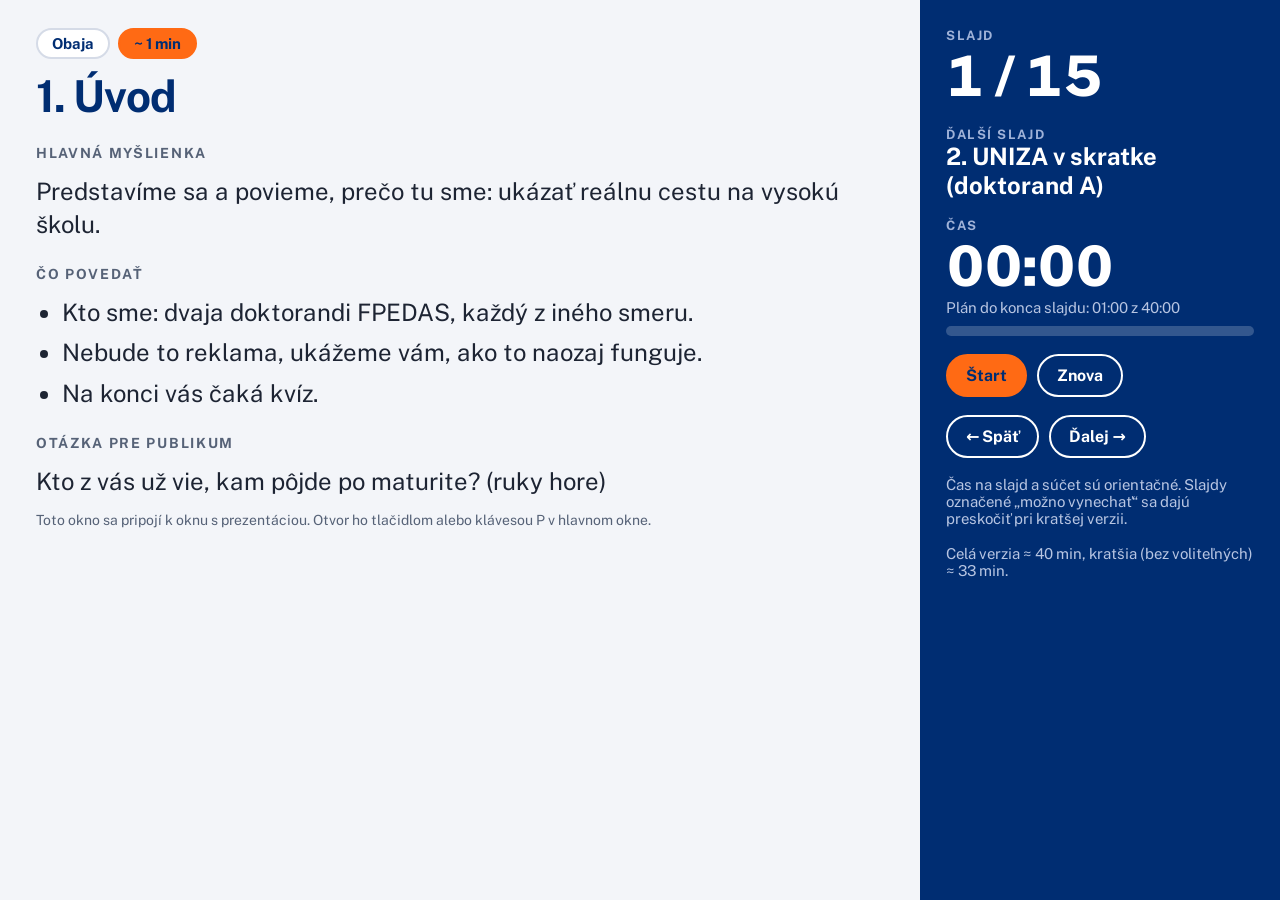
==== presenter.html @ 800cf5e7 "Kompletný redesign interaktívnej prezentácie o štúdiu na UNIZA a FPEDAS - 15 slajdov na plátne 16:9 " ====
<!doctype html>
<html lang="sk">
<head>
<meta charset="utf-8">
<meta name="viewport" content="width=device-width, initial-scale=1">
<title>Prezentujúci: poznámky a časovač</title>
<style>
@font-face{font-family:"Public Sans";src:url("assets/fonts/PublicSans-var.woff2") format("woff2");font-weight:100 900;font-display:swap}
:root{--navy:#002D72;--ink:#1D2433;--mute:#566277;--paper:#F3F5F9;--line:#D5DBE7;--signal:#FF6A14}
*{box-sizing:border-box;margin:0;padding:0}
body{font-family:"Public Sans","Segoe UI",system-ui,sans-serif;background:var(--paper);color:var(--ink);height:100vh;display:grid;grid-template-columns:1fr 360px;gap:0;overflow:hidden}
main{padding:28px 36px;overflow:auto;display:flex;flex-direction:column;gap:14px}
aside{background:var(--navy);color:#fff;padding:28px 26px;display:flex;flex-direction:column;gap:18px;overflow:auto}
.chips{display:flex;gap:8px;flex-wrap:wrap}
.chip{display:inline-flex;padding:5px 14px;border-radius:999px;border:2px solid var(--line);font-size:15px;font-weight:700;color:var(--navy);background:#fff}
.chip.m{background:var(--signal);border-color:var(--signal)}
h1{font-size:44px;line-height:1.05;letter-spacing:-.02em;color:var(--navy)}
h2{font-size:14px;text-transform:uppercase;letter-spacing:.12em;color:var(--mute);margin-top:12px}
p,li{font-size:24px;line-height:1.35}
ul{padding-left:26px;display:flex;flex-direction:column;gap:8px}
.big{font-size:56px;font-weight:800;font-variant-numeric:tabular-nums;letter-spacing:-.02em}
.sm{font-size:15px;color:#B7C5E2}
aside h3{font-size:13px;text-transform:uppercase;letter-spacing:.12em;color:#9FB2D8}
.next{font-size:24px;font-weight:700;line-height:1.2}
button{font:inherit;cursor:pointer;border:2px solid #fff;background:transparent;color:#fff;border-radius:999px;padding:10px 18px;font-weight:700;font-size:16px}
button:hover{background:#fff;color:var(--navy)}
button.main{background:var(--signal);border-color:var(--signal);color:var(--navy)}
.row{display:flex;gap:10px;flex-wrap:wrap}
.over{color:var(--signal)}
:focus-visible{outline:4px solid var(--signal);outline-offset:3px}
.bar{height:10px;border-radius:5px;background:rgba(255,255,255,.2);overflow:hidden}.bar i{display:block;height:100%;background:var(--signal);width:0}
.conn{font-size:14px;color:var(--mute)}
</style>
</head>
<body>
<main>
  <div class="chips" id="chips"></div>
  <h1 id="title">Čakám na hlavné okno…</h1>
  <h2>Hlavná myšlienka</h2><p id="idea"></p>
  <h2>Čo povedať</h2><ul id="say"></ul>
  <h2>Otázka pre publikum</h2><p id="ask"></p>
  <div class="conn" id="conn">Toto okno sa pripojí k oknu s prezentáciou. Otvor ho tlačidlom alebo klávesou P v hlavnom okne.</div>
</main>
<aside>
  <div><h3>Slajd</h3><div class="big" id="num">–</div></div>
  <div><h3>Ďalší slajd</h3><div class="next" id="nextT">–</div></div>
  <div><h3>Čas</h3><div class="big" id="clock">00:00</div>
    <div class="sm" id="plan"></div><div class="bar" style="margin-top:10px"><i id="barI"></i></div></div>
  <div class="row"><button class="main" id="bt">Štart</button><button id="br">Znova</button></div>
  <div class="row"><button id="bp">← Späť</button><button id="bn">Ďalej →</button></div>
  <div class="sm">Čas na slajd a súčet sú orientačné. Slajdy označené „možno vynechať“ sa dajú preskočiť pri kratšej verzii.</div>
  <div class="sm" id="short"></div>
</aside>
<script src="js/data.js"></script>
<script>
(function(){
  'use strict';
  var N=window.DECK.NOTES, cur=0, t0=0, acc=0, running=false;
  function $(i){return document.getElementById(i)}
  function esc(s){return String(s).replace(/[&<>"]/g,function(c){return {'&':'&amp;','<':'&lt;','>':'&gt;','"':'&quot;'}[c]})}
  var total=N.reduce(function(a,n){return a+n.min},0), short=N.filter(function(n){return !n.opt}).reduce(function(a,n){return a+n.min},0);
  $('short').textContent='Celá verzia ≈ '+Math.round(total)+' min, kratšia (bez voliteľných) ≈ '+Math.round(short)+' min.';
  function who(n){var P=window.DECK.PRESENTERS;return n.who==='AB'?'Obaja':n.who==='A'?'Doktorand A, '+P.A.dept:'Doktorand B, '+P.B.dept}
  function fmt(s){s=Math.max(0,Math.round(s));var m=Math.floor(s/60),x=s%60;return (m<10?'0':'')+m+':'+(x<10?'0':'')+x}
  function render(){
    var n=N[cur];
    $('chips').innerHTML='<span class="chip">'+esc(who(n))+'</span><span class="chip m">~ '+String(n.min).replace('.',',')+' min</span>'+(n.opt?'<span class="chip">možno vynechať</span>':'');
    $('title').textContent=(cur+1)+'. '+n.title; $('idea').textContent=n.idea;
    $('say').innerHTML=n.say.map(function(x){return '<li>'+esc(x)+'</li>'}).join(''); $('ask').textContent=n.ask;
    $('num').textContent=(cur+1)+' / '+N.length; $('nextT').textContent=cur<N.length-1?(cur+2)+'. '+N[cur+1].title+' ('+(N[cur+1].who==='AB'?'obaja':N[cur+1].who==='A'?'doktorand A':'doktorand B')+')':'Koniec';
    tick();
  }
  function elapsed(){return acc+(running?(Date.now()-t0)/1000:0)}
  function tick(){
    var e=elapsed(), planned=N.slice(0,cur).reduce(function(a,n){return a+n.min*60},0);
    $('clock').textContent=fmt(e);
    var diff=e-planned-N[cur].min*60; // oproti koncu plánu pre aktuálny slajd
    $('plan').innerHTML='Plán do konca slajdu: '+fmt(planned+N[cur].min*60)+' z '+fmt(total*60)+(running?'. <span class="'+(diff>0?'over':'')+'">'+(diff>0?'+':'')+fmt(Math.abs(diff))+(diff>0?' po pláne':' v rezerve')+'</span>':'');
    $('barI').style.width=Math.min(100,e/(total*60)*100)+'%';
  }
  setInterval(tick,500);
  $('bt').onclick=function(){ if(running){acc=elapsed();running=false;this.textContent='Pokračovať'}else{t0=Date.now();running=true;this.textContent='Pauza'} tick() };
  $('br').onclick=function(){acc=0;running=false;$('bt').textContent='Štart';tick()};
  function send(n){ if(window.opener&&!window.opener.closed) window.opener.postMessage({type:'go',n:n},'*') }
  $('bn').onclick=function(){send(Math.min(N.length-1,cur+1))}; $('bp').onclick=function(){send(Math.max(0,cur-1))};
  document.addEventListener('keydown',function(e){
    if(e.key==='ArrowRight'||e.key==='PageDown'||e.key===' '){e.preventDefault();send(e.shiftKey&&e.key===' '?Math.max(0,cur-1):Math.min(N.length-1,cur+1))}
    else if(e.key==='ArrowLeft'||e.key==='PageUp'){e.preventDefault();send(Math.max(0,cur-1))}
    else if(e.key==='t'||e.key==='T'){$('bt').click()}
  });
  window.addEventListener('message',function(ev){var m=ev.data;if(m&&m.type==='state'){cur=m.n;if(!running&&acc===0&&cur===0){} render();$('conn').textContent='Pripojené k oknu s prezentáciou.'}});
  if(window.opener) window.opener.postMessage({type:'hello'},'*');
  render();
})();
</script>
</body>
</html>
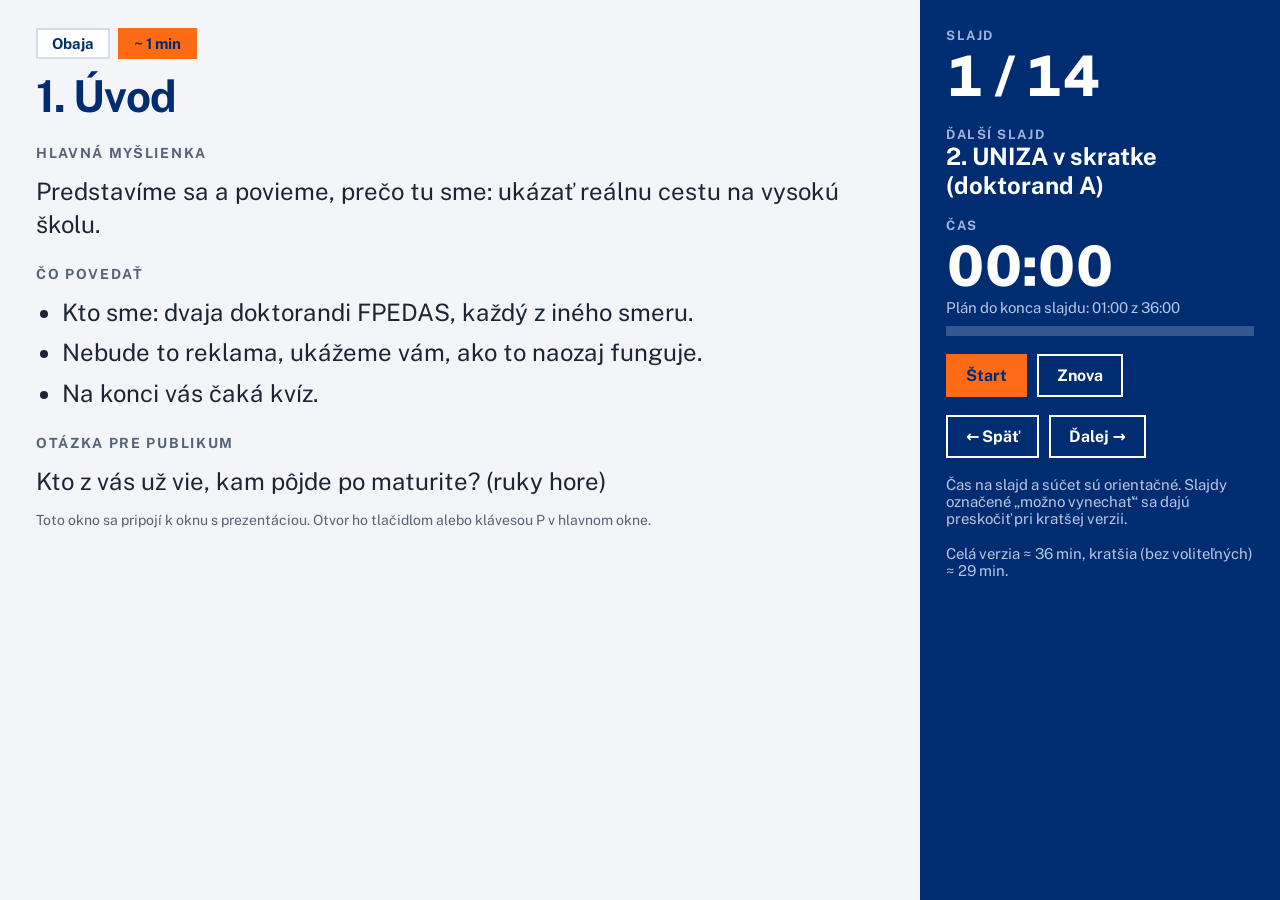
==== commit fb083688: "Redizajn prezentácie v štýle B · Blok - dizajn systém UNIZA / Katedra spojov (dizajn-system.html), v" ====
--- a/presenter.html
+++ b/presenter.html
@@ -12,7 +12,7 @@
 main{padding:28px 36px;overflow:auto;display:flex;flex-direction:column;gap:14px}
 aside{background:var(--navy);color:#fff;padding:28px 26px;display:flex;flex-direction:column;gap:18px;overflow:auto}
 .chips{display:flex;gap:8px;flex-wrap:wrap}
-.chip{display:inline-flex;padding:5px 14px;border-radius:999px;border:2px solid var(--line);font-size:15px;font-weight:700;color:var(--navy);background:#fff}
+.chip{display:inline-flex;padding:5px 14px;border-radius:0;border:2px solid var(--line);font-size:15px;font-weight:700;color:var(--navy);background:#fff}
 .chip.m{background:var(--signal);border-color:var(--signal)}
 h1{font-size:44px;line-height:1.05;letter-spacing:-.02em;color:var(--navy)}
 h2{font-size:14px;text-transform:uppercase;letter-spacing:.12em;color:var(--mute);margin-top:12px}
@@ -22,13 +22,13 @@
 .sm{font-size:15px;color:#B7C5E2}
 aside h3{font-size:13px;text-transform:uppercase;letter-spacing:.12em;color:#9FB2D8}
 .next{font-size:24px;font-weight:700;line-height:1.2}
-button{font:inherit;cursor:pointer;border:2px solid #fff;background:transparent;color:#fff;border-radius:999px;padding:10px 18px;font-weight:700;font-size:16px}
+button{font:inherit;cursor:pointer;border:2px solid #fff;background:transparent;color:#fff;border-radius:0;padding:10px 18px;font-weight:700;font-size:16px}
 button:hover{background:#fff;color:var(--navy)}
 button.main{background:var(--signal);border-color:var(--signal);color:var(--navy)}
 .row{display:flex;gap:10px;flex-wrap:wrap}
 .over{color:var(--signal)}
 :focus-visible{outline:4px solid var(--signal);outline-offset:3px}
-.bar{height:10px;border-radius:5px;background:rgba(255,255,255,.2);overflow:hidden}.bar i{display:block;height:100%;background:var(--signal);width:0}
+.bar{height:10px;border-radius:0;background:rgba(255,255,255,.2);overflow:hidden}.bar i{display:block;height:100%;background:var(--signal);width:0}
 .conn{font-size:14px;color:var(--mute)}
 </style>
 </head>
@@ -93,5 +93,6 @@
   render();
 })();
 </script>
+<script src="js/typo.js"></script>
 </body>
 </html>
